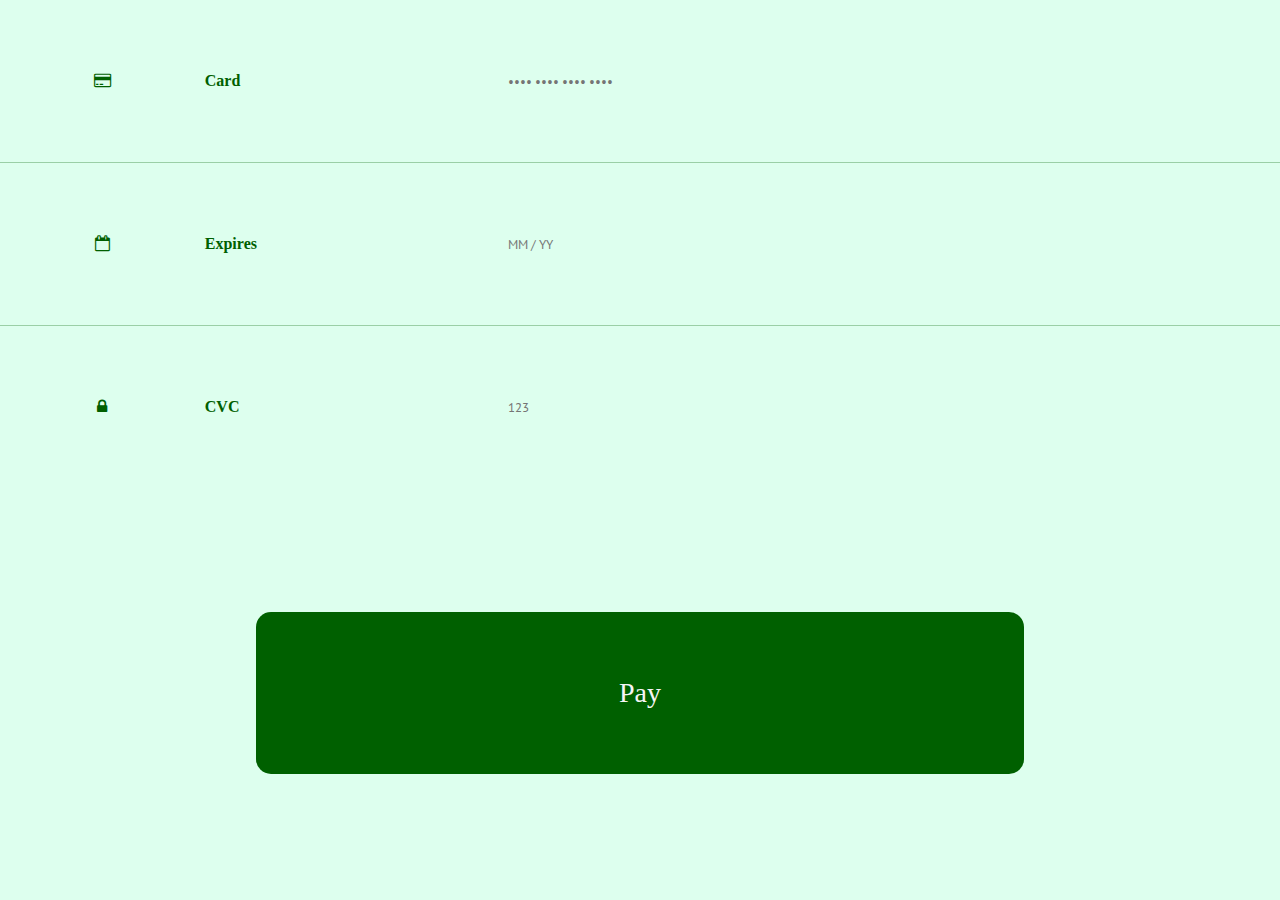
==== www/pay.html @ f96f3cb3 "added payment screen files" ====
<!DOCTYPE html>
<html>
<head>
	<meta http-equiv="Content-Type" content="text/html; charset=utf-8" />
    <meta name="viewport" content="width=device-width, user-scalable=no" />
	<title>Payment Info</title>
    <link rel="stylesheet" href="css/pay.css" />
    <link href="https://netdna.bootstrapcdn.com/font-awesome/4.1.0/css/font-awesome.min.css" rel="stylesheet">
    <script type="text/javascript" src="https://ajax.googleapis.com/ajax/libs/jquery/1.10.2/jquery.min.js"></script>
	<script type="text/javascript" src="https://js.stripe.com/v2/"></script>
    <script type="text/javascript" src="js/jquery.payment.js"></script>
    <script type="text/javascript" src="js/pay.js"></script>
</head>

<body>
    <form method="post" action="http://ridesqirl.com/test" novalidate autocomplete="on">
        <label>
        	<i class="fa fa-credit-card"></i><b>Card</b>
            <input type="text" class="cc-number" pattern="\d*" x-autocompletetype="cc-number" placeholder="•••• •••• •••• ••••" required>
        </label>
        <br>
        <label>
        	<i class="fa fa-calendar-o"></i><b>Expires</b>
        	<input type="text" class="cc-exp" pattern="\d*" x-autocompletetype="cc-exp" placeholder="MM / YY" required>
        </label>
        <br>
        <label>
	        <i class="fa fa-lock"></i><b>CVC</b>
    		<input type="text" class="cc-cvc" pattern="\d*" x-autocompletetype="cc-csc" placeholder="123" required autocomplete="off">
        </label>
        <button type="submit">Pay</button>
    </form>
</body>

</html>
---- www/css/pay.css ----
@charset "utf-8";
/* CSS Document */

@import url(http://fonts.googleapis.com/css?family=PT+Sans);

* {
	padding: 0;
	margin: 0;
	-webkit-tap-highlight-color: rgba(0,0,0,0);
	outline: 0;
}
*:not(input) {
	user-select: none;
	-webkit-user-select: none;
	-khtml-user-select: none;
	-moz-user-select: none;
	-ms-user-select: none;
}
html, body {
	height: 100%;
	overflow: hidden;
}
button {
	border: 0;
	cursor: pointer;
}
button::-moz-focus-inner {
  border: 0;
}
input, input:focus {
	-webkit-user-modify: read-write-plaintext-only;
}

body {
	background-color: rgb(221, 255, 238);	
}
form {
	height: 100%;
}
form > button {
	position: absolute;
	bottom: 14%;
	left: 20%;
	width: 60%;
	height: 18%;
	border-radius: 15px;
	background-color: rgb(0, 96, 0);
	color: whitesmoke;
	font-family: Candara;
	font-size: 28px;
}
form > button[disabled] {
	opacity: 0.3;	
}
label {
	height: 18%; /*60px;*/
	width: 100%;
	display: inline-block;
	font-family: Candara;
}
label > i {
	width: 16%;
	text-align: center;
	color: rgb(0, 96, 0);
}
label > b {
	display: inline-block;
	width: 23%;
	color: rgb(0, 96, 0);
}
label > input {
	height: 100%;
	width: 54%;
	padding: 0 5px;
	border: 0;
	font-family: PT Sans;
	background-color: rgb(221, 255, 238);
	color: rgb(0, 96, 0);
}
label:not(:last-of-type) {
	border-bottom: 1px solid rgba(0, 96, 0, 0.3);	
}

.identified {
	background-repeat: no-repeat;
	background-position: right center;
}
.visa {
	background-image: url('../img/cards/visa.png');
}
.mastercard {
	background-image: url('../img/cards/mastercard.png');
}
.amex {
	background-image: url('../img/cards/amex.png');
}
.jcb {
	background-image: url('../img/cards/jcb.png');
}
.discover {
	background-image: url('../img/cards/discover.png');
}
.dinersclub {
	background-image: url('../img/cards/diners.png');
}
@media (max-width: 480px), (max-height: 480px) {
	.visa {
		background-image: url('../img/cards/small/visa.png');
	}
	.mastercard {
		background-image: url('../img/cards/small/mastercard.png');
	}
	.amex {
		background-image: url('../img/cards/small/amex.png');
	}
	.jcb {
		background-image: url('../img/cards/small/jcb.png');
	}
	.discover {
		background-image: url('../img/cards/small/discover.png');
	}
	.dinersclub {
		background-image: url('../img/cards/small/diners.png');
	}
}
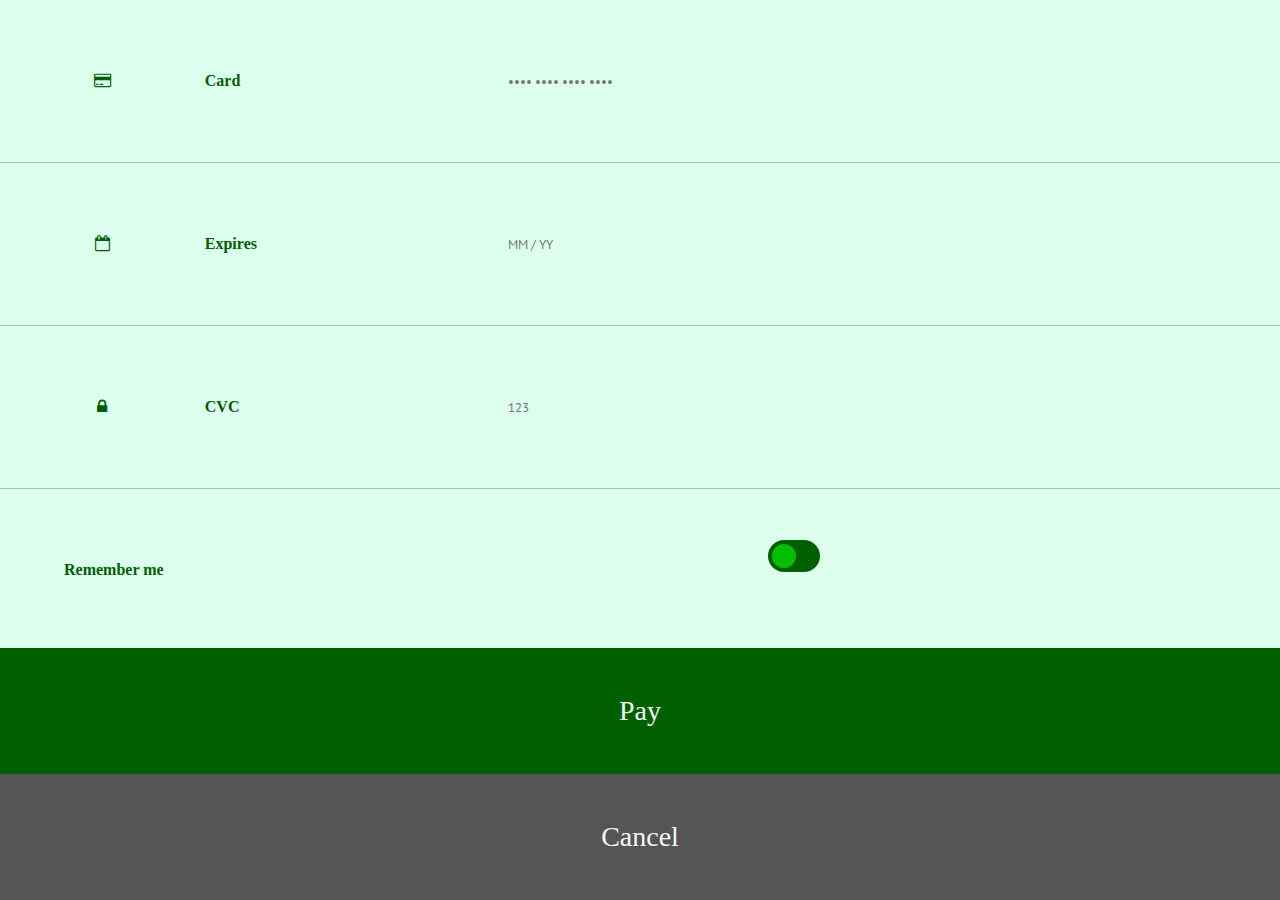
==== commit b4541bcf: "changed colors and other tweaks" ====
--- a/www/pay.html
+++ b/www/pay.html
@@ -28,7 +28,13 @@
 	        <i class="fa fa-lock"></i><b>CVC</b>
     		<input type="text" class="cc-cvc" pattern="\d*" x-autocompletetype="cc-csc" placeholder="123" required autocomplete="off">
         </label>
+        <label>
+			<b style="width: 39%; position: relative; left: 5%;">Remember me</b>
+            <input type="text" disabled style="pointer-events: none;">
+            <div id="slider"></div>
+        </label>
         <button type="submit">Pay</button>
+        <button type="button" id="cancel">Cancel</button>
     </form>
 </body>
 
--- a/www/css/pay.css
+++ b/www/css/pay.css
@@ -40,10 +40,9 @@
 form > button {
 	position: absolute;
 	bottom: 14%;
-	left: 20%;
-	width: 60%;
-	height: 18%;
-	border-radius: 15px;
+	left: 0;
+	width: 100%;
+	height: 14%;
 	background-color: rgb(0, 96, 0);
 	color: whitesmoke;
 	font-family: Candara;
@@ -51,6 +50,10 @@
 }
 form > button[disabled] {
 	opacity: 0.3;	
+}
+form > #cancel {
+	bottom: 0;
+	background-color: #555;	
 }
 label {
 	height: 18%; /*60px;*/
@@ -79,6 +82,30 @@
 }
 label:not(:last-of-type) {
 	border-bottom: 1px solid rgba(0, 96, 0, 0.3);	
+}
+#slider {
+	width: 52px;
+	height: 32px;
+	background-color: rgb(0, 96, 0);
+	border-radius: 16px;
+	position: absolute;
+	left: 60%;
+	top: 60%;
+	transition: all 0.75s;
+}
+#slider:before {
+	position: absolute;
+	top: 4px;
+	left: 4px;
+	height: 24px;
+	width: 24px;
+	content: '';
+	background-color: rgb(0, 192, 0);
+	border-radius: 12px;
+	transition: all 0.75s;
+}
+#slider.checked:before {
+	left: 24px;	
 }
 
 .identified {
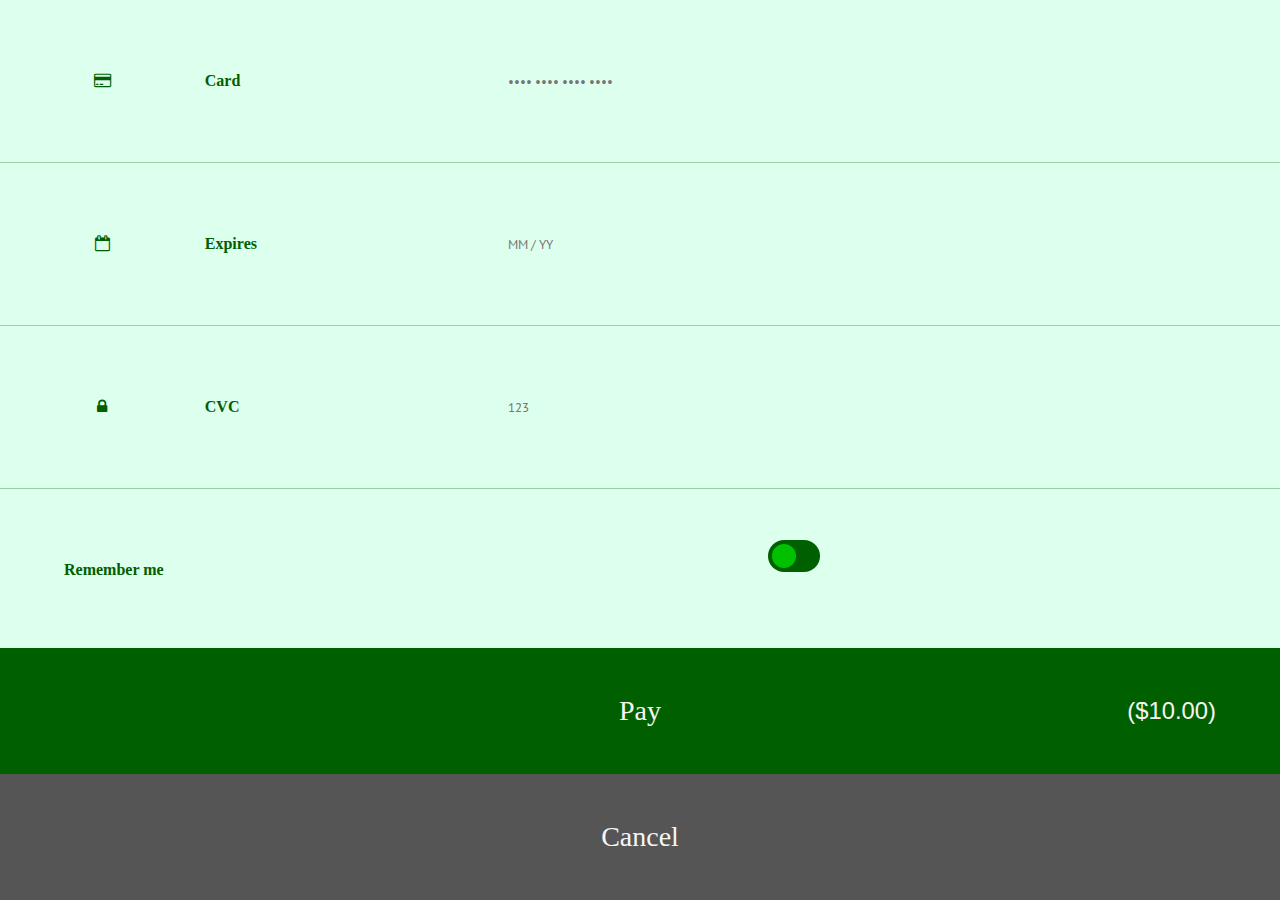
==== commit 42a777a6: "working on ride transaction flow" ====
--- a/www/pay.html
+++ b/www/pay.html
@@ -33,9 +33,10 @@
             <input type="text" disabled style="pointer-events: none;">
             <div id="slider"></div>
         </label>
-        <button type="submit">Pay</button>
+        <button type="submit" data-price="10.00">Pay</button>
         <button type="button" id="cancel">Cancel</button>
     </form>
+    <div class="declinedCard">Card Declined!</div>
 </body>
 
 </html>--- a/www/css/pay.css
+++ b/www/css/pay.css
@@ -47,6 +47,7 @@
 	color: whitesmoke;
 	font-family: Candara;
 	font-size: 28px;
+	line-height: 28px;
 }
 form > button[disabled] {
 	opacity: 0.3;	
@@ -92,8 +93,9 @@
 	left: 60%;
 	top: 60%;
 	transition: all 0.75s;
+	-webkit-transition: all 0.75s;
 }
-#slider:before {
+#slider:before,#slider:after {
 	position: absolute;
 	top: 4px;
 	left: 4px;
@@ -103,9 +105,43 @@
 	background-color: rgb(0, 192, 0);
 	border-radius: 12px;
 	transition: all 0.75s;
+	-webkit-transition: all 0.75s;
+}
+#slider:before {
+	background-color: rgb(0, 144, 0);
+	top: 5px;
+	left: 5px;
+	height: 22px;
+	width: 22px;
 }
 #slider.checked:before {
+	width: 40px;	
+}
+#slider.checked:after {
 	left: 24px;	
+}
+
+[type=submit]:after {
+	position: absolute;
+	content: "($" attr(data-price) ")";
+	right: 5%;
+	font-family: Optima, Calibri, sans-serif;
+	font-size: 0.85em;
+}
+
+.declinedCard {
+	border-radius: 10px;
+	position: absolute;
+	left: 30%;
+	right: 30%;
+	top: 50%;
+	margin-top: -20px;
+	line-height: 40px;
+	text-align: center;
+	font-family: Corbel;
+	color: whitesmoke;
+	background-color: rgb(204, 0, 0);
+	display: none;
 }
 
 .identified {
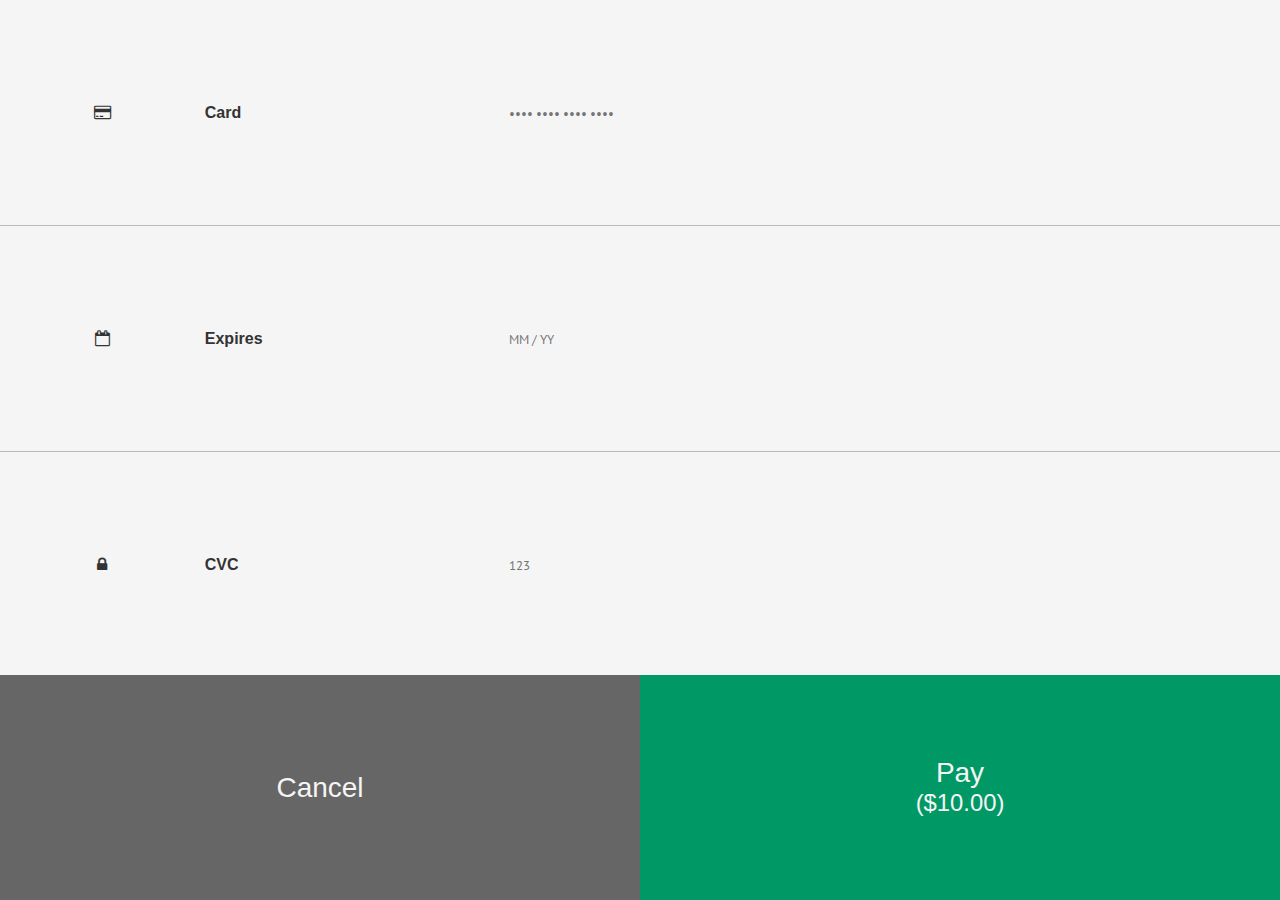
==== commit ae10e16c: "changed profile and payment screens" ====
--- a/www/pay.html
+++ b/www/pay.html
@@ -28,12 +28,14 @@
 	        <i class="fa fa-lock"></i><b>CVC</b>
     		<input type="text" class="cc-cvc" pattern="\d*" x-autocompletetype="cc-csc" placeholder="123" required autocomplete="off">
         </label>
+        <!--
         <label>
 			<b style="width: 39%; position: relative; left: 5%;">Remember me</b>
             <input type="text" disabled style="pointer-events: none;">
             <div id="slider"></div>
         </label>
-        <button type="submit" data-price="10.00">Pay</button>
+        -->
+        <button type="submit" data-price="10.00" class="single-use"></button>
         <button type="button" id="cancel">Cancel</button>
     </form>
     <div class="declinedCard">Card Declined!</div>
--- a/www/css/pay.css
+++ b/www/css/pay.css
@@ -1,7 +1,7 @@
 @charset "utf-8";
 /* CSS Document */
 
-@import url(http://fonts.googleapis.com/css?family=PT+Sans);
+@import url(https://fonts.googleapis.com/css?family=PT+Sans);
 
 * {
 	padding: 0;
@@ -32,20 +32,20 @@
 }
 
 body {
-	background-color: rgb(221, 255, 238);	
+	background-color: whitesmoke;	
 }
 form {
 	height: 100%;
 }
 form > button {
 	position: absolute;
-	bottom: 14%;
-	left: 0;
-	width: 100%;
-	height: 14%;
-	background-color: rgb(0, 96, 0);
+	bottom: 0;
+	right: 0;
+	width: 50%;
+	height: 25%;
+	background-color: #096;
 	color: whitesmoke;
-	font-family: Candara;
+	font-family: Optima, Corbel, sans-serif;
 	font-size: 28px;
 	line-height: 28px;
 }
@@ -53,24 +53,24 @@
 	opacity: 0.3;	
 }
 form > #cancel {
-	bottom: 0;
-	background-color: #555;	
+	left: 0;
+	background-color: #666;	
 }
 label {
-	height: 18%; /*60px;*/
+	height: 25%; /*60px;*/
 	width: 100%;
 	display: inline-block;
-	font-family: Candara;
+	font-family: Optima, Corbel, sans-serif;
 }
 label > i {
 	width: 16%;
 	text-align: center;
-	color: rgb(0, 96, 0);
+	color: #333;
 }
 label > b {
 	display: inline-block;
 	width: 23%;
-	color: rgb(0, 96, 0);
+	color: #333;
 }
 label > input {
 	height: 100%;
@@ -78,16 +78,17 @@
 	padding: 0 5px;
 	border: 0;
 	font-family: PT Sans;
-	background-color: rgb(221, 255, 238);
-	color: rgb(0, 96, 0);
+	background-color: whitesmoke;
+	color: #333;
 }
 label:not(:last-of-type) {
-	border-bottom: 1px solid rgba(0, 96, 0, 0.3);	
+	border-bottom: 1px solid rgba(51, 51, 51, 0.3);	
 }
+/*
 #slider {
 	width: 52px;
 	height: 32px;
-	background-color: rgb(0, 96, 0);
+	background-color: #333;
 	border-radius: 16px;
 	position: absolute;
 	left: 60%;
@@ -120,11 +121,19 @@
 #slider.checked:after {
 	left: 24px;	
 }
+*/
 
-[type=submit]:after {
-	position: absolute;
-	content: "($" attr(data-price) ")";
-	right: 5%;
+.multi-use {
+	content: "Save";
+}
+.single-use {
+	white-space: pre;	
+}
+.single-use:before {
+	content: "Pay";
+}
+.single-use:after {
+	content: "\A($" attr(data-price) ")";
 	font-family: Optima, Calibri, sans-serif;
 	font-size: 0.85em;
 }
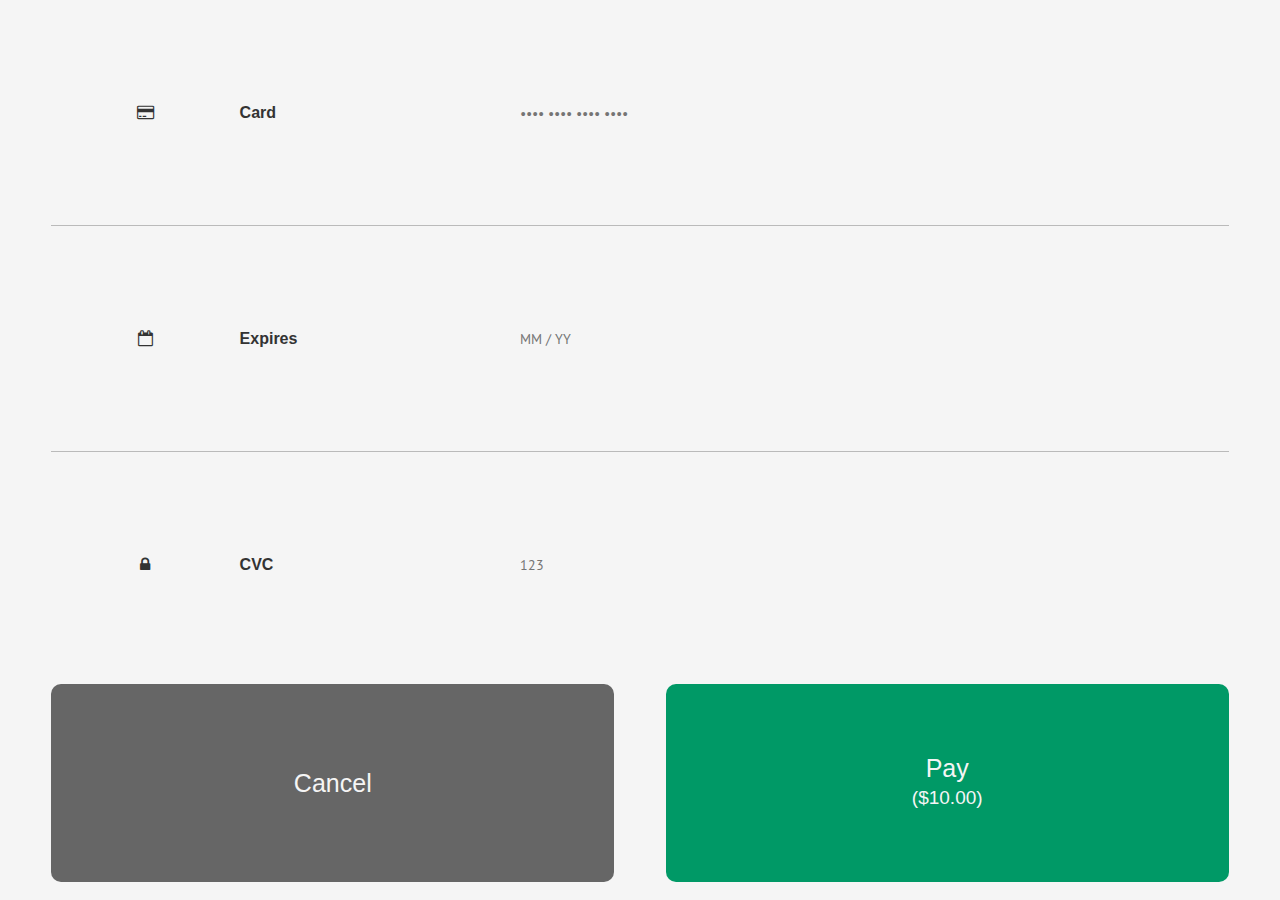
==== commit ef0ce614: "added ability to save credit card" ====
--- a/www/pay.html
+++ b/www/pay.html
@@ -4,6 +4,43 @@
 	<meta http-equiv="Content-Type" content="text/html; charset=utf-8" />
     <meta name="viewport" content="width=device-width, user-scalable=no" />
 	<title>Payment Info</title>
+    <style>
+		@charset "utf-8";
+		/* CSS Document */
+		
+		@import url(https://fonts.googleapis.com/css?family=PT+Sans);
+		
+		* {
+			padding: 0;
+			margin: 0;
+			-webkit-tap-highlight-color: rgba(0,0,0,0);
+			outline: 0;
+		}
+		*:not(input) {
+			user-select: none;
+			-webkit-user-select: none;
+			-khtml-user-select: none;
+			-moz-user-select: none;
+			-ms-user-select: none;
+		}
+		html, body {
+			height: 100%;
+			overflow: hidden;
+		}
+		button {
+			border: 0;
+			cursor: pointer;
+		}
+		button::-moz-focus-inner {
+		  border: 0;
+		}
+		input, input:focus {
+			-webkit-user-modify: read-write-plaintext-only;
+		}
+		form {
+			height: 100%;
+		}
+	</style>
     <link rel="stylesheet" href="css/pay.css" />
     <link href="https://netdna.bootstrapcdn.com/font-awesome/4.1.0/css/font-awesome.min.css" rel="stylesheet">
     <script type="text/javascript" src="https://ajax.googleapis.com/ajax/libs/jquery/1.10.2/jquery.min.js"></script>
--- a/www/css/pay.css
+++ b/www/css/pay.css
@@ -1,41 +1,8 @@
 @charset "utf-8";
 /* CSS Document */
 
-@import url(https://fonts.googleapis.com/css?family=PT+Sans);
-
-* {
-	padding: 0;
-	margin: 0;
-	-webkit-tap-highlight-color: rgba(0,0,0,0);
-	outline: 0;
-}
-*:not(input) {
-	user-select: none;
-	-webkit-user-select: none;
-	-khtml-user-select: none;
-	-moz-user-select: none;
-	-ms-user-select: none;
-}
-html, body {
-	height: 100%;
-	overflow: hidden;
-}
-button {
-	border: 0;
-	cursor: pointer;
-}
-button::-moz-focus-inner {
-  border: 0;
-}
-input, input:focus {
-	-webkit-user-modify: read-write-plaintext-only;
-}
-
-body {
-	background-color: whitesmoke;	
-}
 form {
-	height: 100%;
+	background-color: whitesmoke;
 }
 form > button {
 	position: absolute;
@@ -48,6 +15,14 @@
 	font-family: Optima, Corbel, sans-serif;
 	font-size: 28px;
 	line-height: 28px;
+	/* Rounder */
+	bottom: 2%;
+	right: 4%;
+	width: 44%;
+	height: 22%;
+	border-radius: 10px;
+	font-size: 25px;
+	line-height: 25px;
 }
 form > button[disabled] {
 	opacity: 0.3;	
@@ -55,12 +30,19 @@
 form > #cancel {
 	left: 0;
 	background-color: #666;	
+	/* Rounder */
+	left: 4%;
 }
 label {
 	height: 25%; /*60px;*/
 	width: 100%;
 	display: inline-block;
 	font-family: Optima, Corbel, sans-serif;
+	/* Rounder */
+	width: 92%;
+	position: relative;
+	left: 4%;
+	white-space: nowrap;
 }
 label > i {
 	width: 16%;
@@ -80,6 +62,9 @@
 	font-family: PT Sans;
 	background-color: whitesmoke;
 	color: #333;
+	/* Rounder */
+	width: 59%;
+	font-size: 14px;
 }
 label:not(:last-of-type) {
 	border-bottom: 1px solid rgba(51, 51, 51, 0.3);	
@@ -123,7 +108,7 @@
 }
 */
 
-.multi-use {
+.multi-use:before {
 	content: "Save";
 }
 .single-use {
@@ -136,6 +121,13 @@
 	content: "\A($" attr(data-price) ")";
 	font-family: Optima, Calibri, sans-serif;
 	font-size: 0.85em;
+	/* Rounder */
+	font-size: 19px;
+}
+@media (max-height: 300px) {
+	.single-use {
+		white-space: normal;
+	}
 }
 
 .declinedCard {
